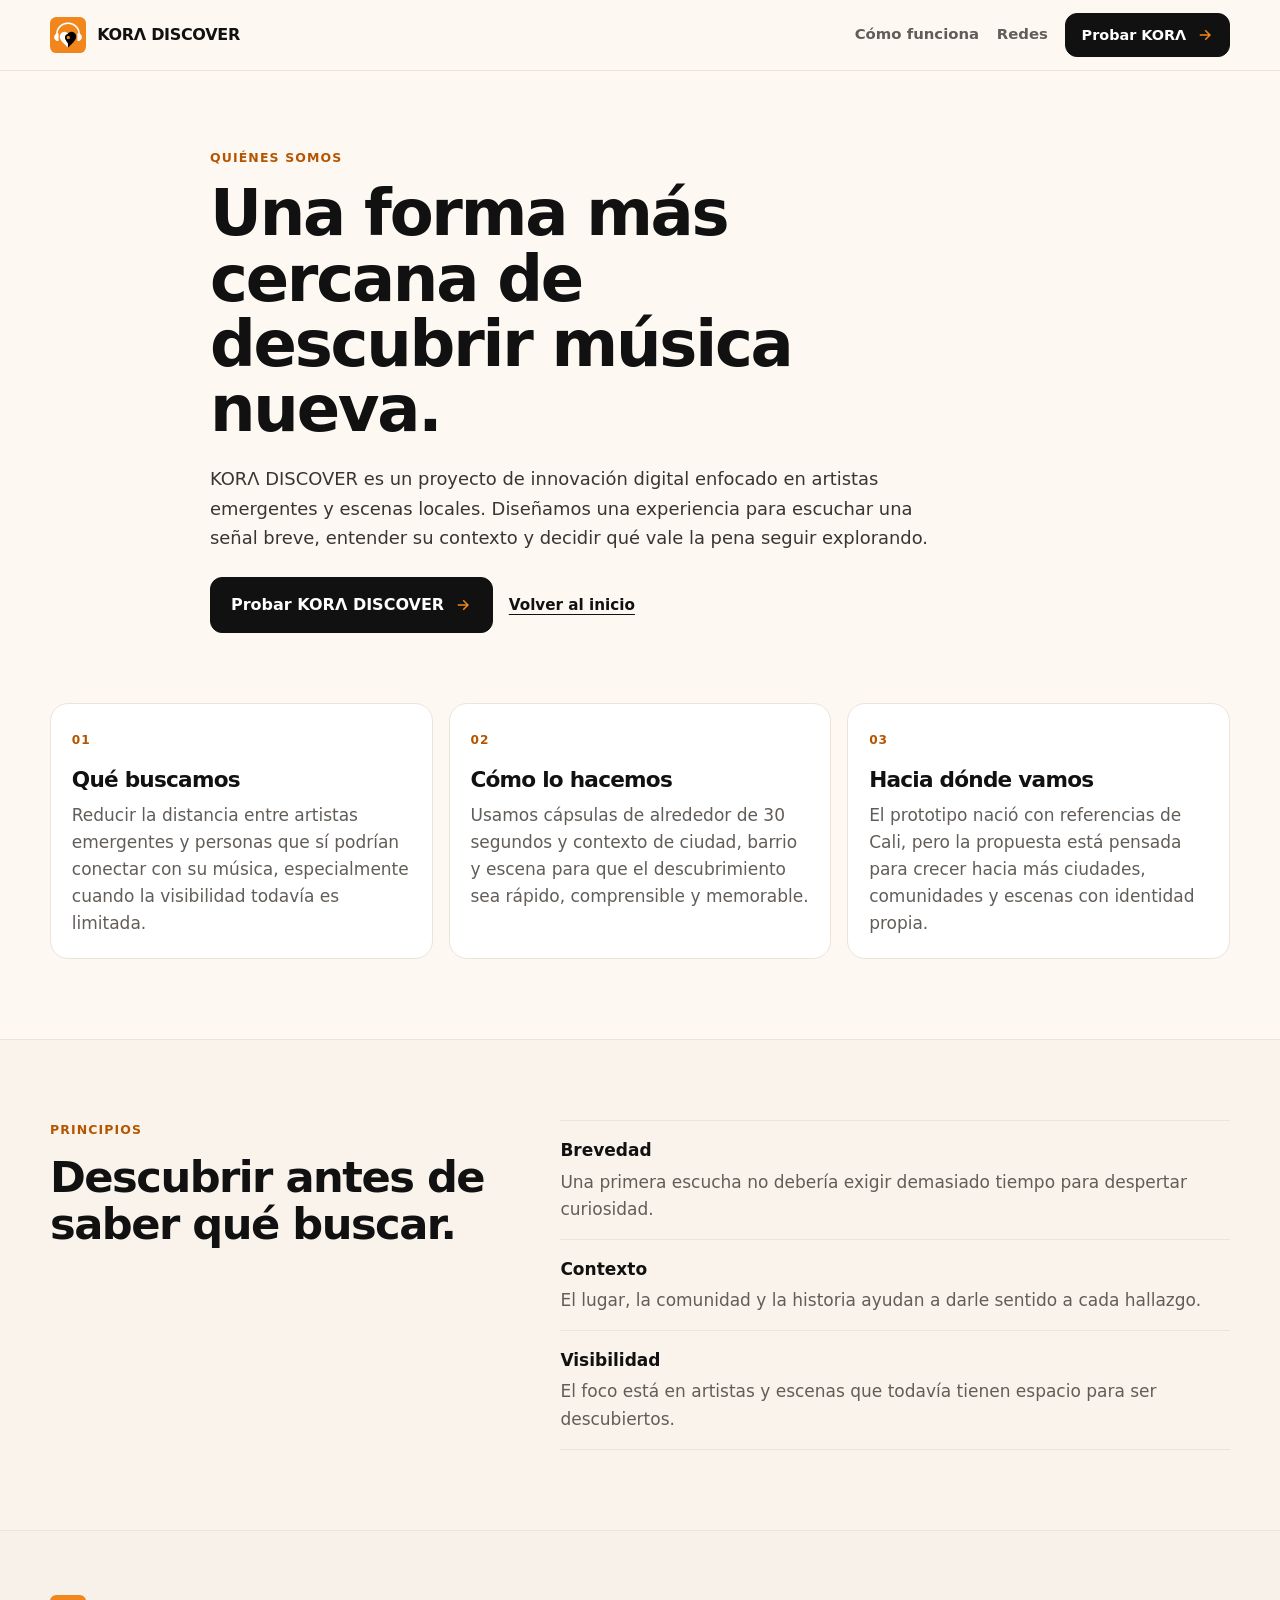
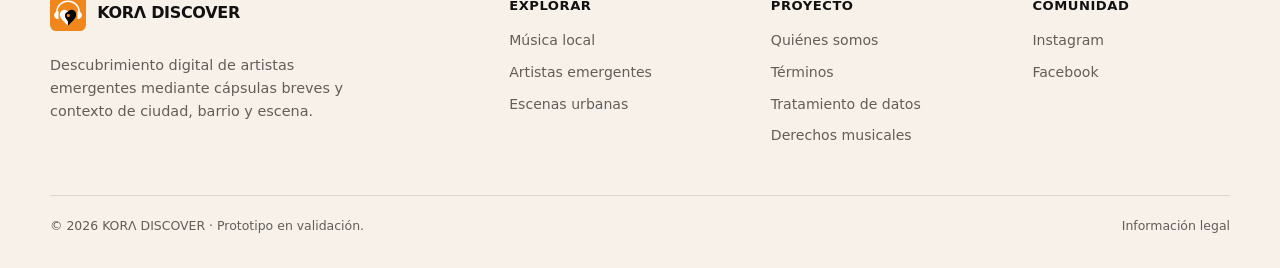
==== acerca/index.html @ ef721f05 "Update KORΛ DISCOVER branding and enhance legal and about pages with new content" ====
<!doctype html>
<html lang="es">
<head>
  <meta charset="utf-8">
  <meta name="viewport" content="width=device-width, initial-scale=1">
  <title>Quiénes somos | KORΛ DISCOVER</title>
  <meta name="description" content="Conoce el propósito de KORΛ DISCOVER, una experiencia digital para descubrir artistas emergentes mediante cápsulas breves y contexto local.">
  <meta name="robots" content="index,follow,max-image-preview:large">
  <meta name="theme-color" content="#FDF8F2">
  <meta name="facebook-pixel-id" content="">
  <link rel="canonical" href="https://kora-discover.pages.dev/acerca/">
  <link rel="icon" href="../assets/img/cora-discover-icon.svg" type="image/svg+xml">
  <link rel="stylesheet" href="../assets/css/styles.css?v=20260912-lambda">
  <meta property="og:type" content="website">
  <meta property="og:title" content="Quiénes somos | KORΛ DISCOVER">
  <meta property="og:description" content="Descubrimiento musical local, artistas emergentes y contexto cultural en una experiencia digital breve.">
  <meta property="og:url" content="https://kora-discover.pages.dev/acerca/">
  <meta property="og:image" content="https://kora-discover.pages.dev/assets/img/cora-discover-social-card.png">
  <script defer src="../assets/js/analytics.js?v=20260912-lambda"></script>
  <script defer src="../assets/js/site.js?v=20260912-lambda"></script>
</head>
<body data-page="acerca">
  <a class="skip-link" href="#contenido">Saltar al contenido</a>
  <header class="site-header">
    <div class="container header-inner">
      <a class="brand" href="../" aria-label="KORΛ DISCOVER, inicio"><img src="../assets/img/cora-discover-icon.svg" alt="" width="36" height="36"><span>KORΛ DISCOVER</span></a>
      <nav class="nav" aria-label="Navegación principal"><a class="nav-link" href="../#como-funciona">Cómo funciona</a><a class="nav-link" href="../#redes">Redes</a><a class="button button-primary button-header" href="#app-pendiente" data-app-link>Probar KORΛ <svg viewBox="0 0 24 24" aria-hidden="true"><path d="M5 11h11.17l-4.59-4.59L13 5l7 7-7 7-1.42-1.41L16.17 13H5v-2Z" fill="currentColor"/></svg></a></nav>
    </div>
  </header>
  <main id="contenido">
    <section class="article-hero about-hero">
      <div class="container article-shell">
        <p class="eyebrow">Quiénes somos</p>
        <h1>Una forma más cercana de descubrir música nueva.</h1>
        <p class="lede">KORΛ DISCOVER es un proyecto de innovación digital enfocado en artistas emergentes y escenas locales. Diseñamos una experiencia para escuchar una señal breve, entender su contexto y decidir qué vale la pena seguir explorando.</p>
        <div class="article-actions"><a class="button button-primary button-hero" href="#app-pendiente" data-app-link>Probar KORΛ DISCOVER <svg viewBox="0 0 24 24" aria-hidden="true"><path d="M5 11h11.17l-4.59-4.59L13 5l7 7-7 7-1.42-1.41L16.17 13H5v-2Z" fill="currentColor"/></svg></a><a class="text-link" href="../">Volver al inicio</a></div>
      </div>
    </section>
    <section class="section about-section">
      <div class="container about-grid">
        <article><span>01</span><h2>Qué buscamos</h2><p>Reducir la distancia entre artistas emergentes y personas que sí podrían conectar con su música, especialmente cuando la visibilidad todavía es limitada.</p></article>
        <article><span>02</span><h2>Cómo lo hacemos</h2><p>Usamos cápsulas de alrededor de 30 segundos y contexto de ciudad, barrio y escena para que el descubrimiento sea rápido, comprensible y memorable.</p></article>
        <article><span>03</span><h2>Hacia dónde vamos</h2><p>El prototipo nació con referencias de Cali, pero la propuesta está pensada para crecer hacia más ciudades, comunidades y escenas con identidad propia.</p></article>
      </div>
    </section>
    <section class="section section-soft">
      <div class="container split-section about-principles">
        <div class="section-head compact-head"><p class="eyebrow">Principios</p><h2>Descubrir antes de saber qué buscar.</h2></div>
        <div class="about-principle-list">
          <div><strong>Brevedad</strong><p>Una primera escucha no debería exigir demasiado tiempo para despertar curiosidad.</p></div>
          <div><strong>Contexto</strong><p>El lugar, la comunidad y la historia ayudan a darle sentido a cada hallazgo.</p></div>
          <div><strong>Visibilidad</strong><p>El foco está en artistas y escenas que todavía tienen espacio para ser descubiertos.</p></div>
        </div>
      </div>
    </section>
  </main>
  <footer class="site-footer site-footer-expanded">
    <div class="container footer-main">
      <div class="footer-intro">
        <a class="brand" href="../"><img src="../assets/img/cora-discover-icon.svg" alt="" width="36" height="36"><span>KORΛ DISCOVER</span></a>
        <p>Descubrimiento digital de artistas emergentes mediante cápsulas breves y contexto de ciudad, barrio y escena.</p>
      </div>
      <div class="footer-column">
        <strong>Explorar</strong>
        <a href="../musica-local/">Música local</a>
        <a href="../artistas-emergentes/">Artistas emergentes</a>
        <a href="../escenas-urbanas/">Escenas urbanas</a>
      </div>
      <div class="footer-column">
        <strong>Proyecto</strong>
        <a href="../acerca/">Quiénes somos</a>
        <a href="../legal/#terminos">Términos</a>
        <a href="../legal/#datos">Tratamiento de datos</a>
        <a href="../legal/#derechos">Derechos musicales</a>
      </div>
      <div class="footer-column">
        <strong>Comunidad</strong>
        <a href="https://www.instagram.com/kora.discover/" target="_blank" rel="noopener noreferrer">Instagram</a>
        <a href="https://www.facebook.com/profile.php?id=61594382606378" target="_blank" rel="noopener noreferrer">Facebook</a>
      </div>
    </div>
    <div class="container footer-bottom">
      <span>© 2026 KORΛ DISCOVER · Prototipo en validación.</span>
      <a href="../legal/">Información legal</a>
    </div>
  </footer>
  <a class="button button-primary mobile-cta" href="#app-pendiente" data-app-link>Probar KORΛ DISCOVER <svg viewBox="0 0 24 24" aria-hidden="true"><path d="M5 11h11.17l-4.59-4.59L13 5l7 7-7 7-1.42-1.41L16.17 13H5v-2Z" fill="currentColor"/></svg></a>
</body>
</html>
---- assets/css/styles.css ----
:root {
  --bg: #FDF8F2;
  --surface: #FFFFFF;
  --surface-soft: #F7F1EA;
  --text: #111111;
  --muted: #625D58;
  --line: #EAE4DD;
  --accent: #F1871C;
  --accent-soft: #FFF0DF;
  --max: 1180px;
  --radius: 18px;
  --shadow: 0 14px 36px rgba(17, 17, 17, 0.07);
  --font: ui-sans-serif, system-ui, -apple-system, BlinkMacSystemFont, "Segoe UI", sans-serif;
}

* { box-sizing: border-box; }
html { scroll-behavior: smooth; scroll-padding-top: 80px; }
body {
  margin: 0;
  background: var(--bg);
  color: var(--text);
  font-family: var(--font);
  font-size: 17px;
  line-height: 1.6;
  -webkit-font-smoothing: antialiased;
  text-rendering: optimizeLegibility;
}
img { display: block; max-width: 100%; height: auto; }
a { color: inherit; }
button, input, textarea, select { font: inherit; }
button, a { -webkit-tap-highlight-color: transparent; }

.skip-link {
  position: fixed;
  left: 1rem;
  top: -5rem;
  z-index: 1000;
  padding: .75rem 1rem;
  background: var(--text);
  color: #fff;
  border-radius: 10px;
}
.skip-link:focus { top: 1rem; }

.container { width: min(calc(100% - 2.5rem), var(--max)); margin: 0 auto; }

.site-header {
  position: sticky;
  top: 0;
  z-index: 50;
  background: var(--bg);
  border-bottom: 1px solid var(--line);
}
.header-inner {
  min-height: 70px;
  display: flex;
  align-items: center;
  justify-content: space-between;
  gap: 1rem;
}
.brand {
  display: inline-flex;
  align-items: center;
  gap: .7rem;
  color: var(--text);
  text-decoration: none;
  font-size: 1rem;
  font-weight: 800;
  letter-spacing: -.02em;
}
.brand img { width: 36px; height: 36px; flex: 0 0 auto; }
.nav { display: flex; align-items: center; gap: 1.1rem; }
.nav-link {
  color: var(--muted);
  text-decoration: none;
  font-size: .93rem;
  font-weight: 650;
}
.nav-link:hover, .nav-link:focus-visible { color: var(--text); }

.button,
.share-button {
  min-height: 48px;
  display: inline-flex;
  align-items: center;
  justify-content: center;
  gap: .6rem;
  padding: .78rem 1.1rem;
  border-radius: 12px;
  border: 1px solid var(--text);
  text-decoration: none;
  font-weight: 780;
  line-height: 1;
  cursor: pointer;
  transition: background .16s ease, border-color .16s ease, color .16s ease;
}
.button svg, .share-button svg { width: 18px; height: 18px; flex: 0 0 auto; }
.button:hover, .share-button:hover { transform: none; }
.button-primary { background: var(--text); color: #fff; border-color: var(--text); }
.button-primary svg { color: var(--accent); }
.button-primary:hover, .button-primary:focus-visible { background: #26221F; border-color: #26221F; }
.button-accent { background: var(--accent); color: #17100A; border-color: var(--accent); }
.button-accent:hover, .button-accent:focus-visible { background: #F49A45; border-color: #F49A45; }
.button-header { min-height: 44px; padding: .68rem .95rem; font-size: .9rem; }
.button-hero { min-height: 56px; padding: .95rem 1.25rem; font-size: 1rem; }
.share-button { background: transparent; color: #fff; border-color: rgba(255,255,255,.28); }
.share-button:hover { background: rgba(255,255,255,.08); border-color: rgba(255,255,255,.42); }
.text-link {
  display: inline-flex;
  align-items: center;
  gap: .35rem;
  color: var(--text);
  font-size: .95rem;
  font-weight: 700;
  text-decoration-thickness: 1px;
  text-underline-offset: 4px;
}

main { overflow: clip; }
.hero { padding: 5rem 0 2.5rem; }
.hero-grid {
  display: grid;
  grid-template-columns: minmax(0, 1.05fr) minmax(360px, .95fr);
  gap: clamp(2.5rem, 6vw, 5.5rem);
  align-items: center;
}
.hero-copy { min-width: 0; }
.eyebrow {
  margin: 0 0 .85rem;
  color: #B65500;
  font-size: .78rem;
  font-weight: 800;
  letter-spacing: .09em;
  text-transform: uppercase;
}
h1, h2, h3 { margin: 0; letter-spacing: -.035em; }
h1 { max-width: 12ch; font-size: clamp(2.9rem, 5vw, 4.35rem); line-height: 1.02; }
h2 { font-size: clamp(2rem, 3.4vw, 2.7rem); line-height: 1.08; }
h3 { font-size: 1.22rem; line-height: 1.2; }
.lede {
  max-width: 60ch;
  margin: 1.35rem 0 0;
  color: #393531;
  font-size: clamp(1.08rem, 1.4vw, 1.2rem);
  line-height: 1.65;
}
.hero-actions { display: flex; flex-wrap: wrap; align-items: center; gap: 1rem; margin-top: 1.55rem; }
.microcopy { margin: .9rem 0 0; color: var(--muted); font-size: .86rem; }

.experience-card {
  padding: 1.15rem;
  border: 1px solid var(--line);
  border-radius: 24px;
  background: var(--surface);
  box-shadow: var(--shadow);
}
.experience-topline {
  display: flex;
  align-items: center;
  justify-content: space-between;
  gap: 1rem;
  padding: .05rem .1rem .95rem;
  color: var(--muted);
  font-size: .79rem;
  font-weight: 650;
}
.status { display: inline-flex; align-items: center; gap: .45rem; color: var(--text); }
.status i { width: 8px; height: 8px; border-radius: 50%; background: var(--accent); }
.experience-main {
  display: grid;
  grid-template-columns: 180px minmax(0, 1fr);
  gap: 1.15rem;
  align-items: center;
}
.experience-main img {
  width: 180px;
  height: 180px;
  aspect-ratio: 1 / 1;
  object-fit: cover;
  border-radius: 18px;
}
.experience-copy { min-width: 0; }
.experience-copy .artist-name { color: var(--muted); font-size: .86rem; font-weight: 700; }
.experience-copy h2 { margin-top: .15rem; font-size: 1.8rem; }
.experience-copy > p { margin: .35rem 0 0; color: var(--muted); }
.context-tags { display: flex; flex-wrap: wrap; gap: .45rem; margin-top: .9rem; }
.context-tags span {
  padding: .38rem .62rem;
  border: 1px solid var(--line);
  border-radius: 999px;
  background: var(--bg);
  color: #45403C;
  font-size: .75rem;
  font-weight: 650;
}
.experience-progress { height: 6px; margin-top: 1rem; overflow: hidden; border-radius: 99px; background: #E9E2DA; }
.experience-progress span { display: block; width: 64%; height: 100%; background: var(--accent); }
.experience-note { margin: .65rem 0 0; color: var(--muted); font-size: .82rem; }

.search-summary {
  margin-top: 3.4rem;
  display: grid;
  grid-template-columns: .95fr 1.05fr;
  border-top: 1px solid var(--line);
  border-bottom: 1px solid var(--line);
}
.search-intent, .key-takeaways { padding: 1.25rem 0; }
.search-intent { padding-right: 2.2rem; border-right: 1px solid var(--line); }
.key-takeaways { padding-left: 2.2rem; }
.search-intent span, .key-takeaways > span {
  display: block;
  margin-bottom: .25rem;
  color: var(--muted);
  font-size: .76rem;
  font-weight: 800;
  letter-spacing: .06em;
  text-transform: uppercase;
}
.search-intent strong { font-size: .98rem; }
.key-takeaways ul { display: flex; flex-wrap: wrap; gap: .55rem 1.4rem; margin: 0; padding: 0; list-style: none; }
.key-takeaways li { position: relative; padding-left: .9rem; font-size: .94rem; font-weight: 650; }
.key-takeaways li::before { content: ""; position: absolute; left: 0; top: .72em; width: 5px; height: 5px; border-radius: 50%; background: var(--accent); }

.section { padding: 5rem 0; }
.section + .section { border-top: 1px solid var(--line); }
.section-soft { background: #F9F3EC; }
.section-head { max-width: 780px; margin-bottom: 2.4rem; }
.section-head p:not(.eyebrow) { max-width: 64ch; margin: .9rem 0 0; color: var(--muted); }
.compact-head { margin-bottom: 0; }

.steps { display: grid; grid-template-columns: repeat(3, 1fr); gap: 2rem; }
.step { padding-top: 1.2rem; border-top: 2px solid var(--text); }
.step-number { display: block; margin-bottom: 1.6rem; color: #B65500; font-size: .8rem; font-weight: 850; letter-spacing: .08em; }
.step p { margin: .7rem 0 0; color: var(--muted); }

.split-section { display: grid; grid-template-columns: .8fr 1.2fr; gap: clamp(2rem, 5vw, 5rem); align-items: start; }
.comparison-wrap { overflow-x: auto; border: 1px solid var(--line); border-radius: var(--radius); background: var(--surface); }
.comparison { width: 100%; min-width: 650px; border-collapse: collapse; }
.comparison th, .comparison td { padding: 1rem 1.05rem; text-align: left; border-bottom: 1px solid var(--line); vertical-align: top; }
.comparison th { background: #FBF8F4; color: var(--muted); font-size: .76rem; font-weight: 800; letter-spacing: .05em; text-transform: uppercase; }
.comparison td { font-size: .93rem; }
.comparison tr:last-child td { border-bottom: 0; }
.comparison td:nth-child(3) { font-weight: 700; }

.scenes-layout { display: grid; grid-template-columns: .8fr 1.2fr; gap: clamp(2rem, 5vw, 5rem); align-items: start; }
.city-grid { display: grid; grid-template-columns: repeat(2, minmax(0, 1fr)); gap: .8rem; }
.city-card {
  min-height: 130px;
  display: flex;
  flex-direction: column;
  justify-content: space-between;
  gap: 1rem;
  padding: 1.15rem;
  border: 1px solid var(--line);
  border-radius: 16px;
  background: var(--surface);
}
.city-card strong { font-size: 1.15rem; }
.city-card span { color: var(--muted); font-size: .88rem; }
.city-card-accent { background: var(--accent-soft); border-color: #EFCDAA; }

.content-links { border-top: 1px solid var(--line); }
.content-links > a {
  display: grid;
  grid-template-columns: 52px 1fr auto;
  gap: 1rem;
  align-items: center;
  min-height: 112px;
  padding: 1rem 0;
  border-bottom: 1px solid var(--line);
  text-decoration: none;
}
.content-links > a > span { color: #B65500; font-size: .78rem; font-weight: 850; letter-spacing: .08em; }
.content-links h3 { margin: 0; }
.content-links p { margin: .3rem 0 0; color: var(--muted); }
.content-links b { font-size: 1.5rem; font-weight: 450; transition: transform .16s ease; }
.content-links a:hover b { transform: translateX(4px); }

.faq-layout { display: grid; grid-template-columns: .72fr 1.28fr; gap: clamp(2rem, 5vw, 5rem); align-items: start; }
.faq { display: grid; gap: .7rem; }
details { background: var(--surface); border: 1px solid var(--line); border-radius: 14px; padding: 0 1rem; }
summary { cursor: pointer; position: relative; padding: 1rem 2rem 1rem 0; list-style: none; font-weight: 750; }
summary::-webkit-details-marker { display: none; }
summary::after { content: "+"; position: absolute; right: .1rem; top: .78rem; color: var(--muted); font-size: 1.35rem; font-weight: 450; }
details[open] summary::after { content: "−"; }
details p { margin: 0 0 1rem; color: var(--muted); }

.final-section { padding-top: 2rem; }
.final-cta {
  display: grid;
  grid-template-columns: 1fr auto;
  gap: 2.2rem;
  align-items: center;
  padding: clamp(1.6rem, 4vw, 3rem);
  border-radius: 22px;
  background: var(--text);
  color: #fff;
}
.final-kicker { margin: 0 0 .5rem; color: var(--accent); font-size: .8rem; font-weight: 800; letter-spacing: .08em; text-transform: uppercase; }
.final-cta h2 { max-width: 22ch; font-size: clamp(1.9rem, 3vw, 2.5rem); }
.final-cta p:not(.final-kicker) { margin: .7rem 0 0; color: #CFC8C2; }
.final-actions { display: grid; gap: .65rem; min-width: 225px; }

.site-footer { padding: 2.5rem 0 6.5rem; }
.footer-grid { display: flex; align-items: center; justify-content: space-between; gap: 2rem; }
.footer-links { display: flex; flex-wrap: wrap; justify-content: flex-end; gap: 1rem; }
.footer-links a { color: var(--muted); font-size: .86rem; }

.article-hero { padding: 4.8rem 0 2.4rem; }
.article-shell { max-width: 860px; }
.article-hero h1 { max-width: 16ch; font-size: clamp(2.6rem, 5vw, 4rem); }
.article-hero .lede { max-width: 65ch; }
.article-actions { display: flex; flex-wrap: wrap; align-items: center; gap: 1rem; margin-top: 1.5rem; }
.article-summary { margin-top: 2.5rem; }
.article-body { padding: 1rem 0 5rem; }
.article-body h2 { margin-top: 2.8rem; font-size: clamp(1.75rem, 3vw, 2.2rem); }
.article-body h3 { margin-top: 1.9rem; }
.article-body p, .article-body li { color: #403B37; }
.article-body p { margin: .85rem 0; }
.article-body ul { padding-left: 1.25rem; }
.key-box { margin: 1.6rem 0; padding: 1rem 1.1rem; border-left: 3px solid var(--accent); background: var(--surface); }
.related-links { display: grid; grid-template-columns: repeat(3, 1fr); gap: .7rem; margin-top: 1rem; }
.related-links a { padding: .9rem 1rem; border: 1px solid var(--line); border-radius: 12px; background: var(--surface); text-decoration: none; font-size: .92rem; font-weight: 700; }
.related-links a:hover { border-color: #C9BFB5; }

.mobile-cta { display: none; }
:focus-visible { outline: 3px solid rgba(241, 135, 28, .34); outline-offset: 3px; }

@media (max-width: 960px) {
  .hero { padding-top: 3.6rem; }
  .hero-grid { grid-template-columns: 1fr; gap: 2.5rem; }
  .hero-copy { max-width: 760px; }
  .experience-card { max-width: 640px; }
  .split-section, .scenes-layout, .faq-layout { grid-template-columns: 1fr; }
  .compact-head { margin-bottom: 2rem; }
  .steps { gap: 1.4rem; }
}

@media (max-width: 720px) {
  html { scroll-padding-top: 70px; }
  body { padding-bottom: 82px; font-size: 16px; }
  .container { width: min(calc(100% - 1.25rem), var(--max)); }
  .header-inner { min-height: 64px; }
  .brand { font-size: .92rem; }
  .brand img { width: 34px; height: 34px; }
  .nav { gap: .55rem; }
  .nav-link { display: none; }
  .button-header { min-height: 40px; padding: .62rem .75rem; font-size: .79rem; }
  .button-header svg { display: none; }

  .hero { padding: 2.8rem 0 1.8rem; }
  h1 { font-size: clamp(2.55rem, 12vw, 3.75rem); max-width: 11ch; }
  h2 { font-size: clamp(1.75rem, 8vw, 2.25rem); }
  h3 { font-size: 1.12rem; }
  .lede { font-size: 1.03rem; }
  .hero-actions { align-items: flex-start; gap: .9rem; }
  .button-hero { width: 100%; min-height: 54px; }
  .text-link { padding: .2rem 0; }

  .experience-card { padding: .9rem; border-radius: 18px; }
  .experience-main { grid-template-columns: 108px 1fr; gap: .85rem; }
  .experience-main img { width: 108px; height: 108px; border-radius: 13px; }
  .experience-copy h2 { font-size: 1.35rem; }
  .experience-copy > p { font-size: .84rem; }
  .context-tags { gap: .3rem; margin-top: .65rem; }
  .context-tags span { padding: .28rem .48rem; font-size: .68rem; }

  .search-summary { grid-template-columns: 1fr; margin-top: 2.4rem; }
  .search-intent { padding-right: 0; border-right: 0; border-bottom: 1px solid var(--line); }
  .key-takeaways { padding-left: 0; }
  .key-takeaways ul { display: grid; gap: .45rem; }

  .section { padding: 3.6rem 0; }
  .steps { grid-template-columns: 1fr; gap: 1.8rem; }
  .step-number { margin-bottom: .8rem; }
  .city-grid { grid-template-columns: 1fr; }
  .city-card { min-height: 105px; }
  .content-links > a { grid-template-columns: 38px 1fr auto; min-height: 105px; }
  .content-links p { font-size: .88rem; }
  .final-cta { grid-template-columns: 1fr; padding: 1.45rem; }
  .final-actions { min-width: 0; }
  .share-button { color: #fff; }
  .footer-grid { align-items: flex-start; flex-direction: column; }
  .footer-links { justify-content: flex-start; }
  .related-links { grid-template-columns: 1fr; }

  .mobile-cta {
    position: fixed;
    display: flex;
    left: .65rem;
    right: .65rem;
    bottom: calc(.65rem + env(safe-area-inset-bottom));
    z-index: 100;
    min-height: 56px;
    box-shadow: 0 12px 28px rgba(17, 17, 17, .18);
  }
}

@media (prefers-reduced-motion: reduce) {
  html { scroll-behavior: auto; }
  *, *::before, *::after { transition-duration: .001ms !important; }
}

body[data-page="home"] {
  --home-ink: #171414;
  --home-cream: #FBF7F2;
  --home-card: #FFFAF4;
  --home-muted: #65594D;
  --home-orange-light: #FFB55E;
  --home-blue: #78B7FF;
  --home-turquoise: #50C9A9;
  --home-green: #57C97E;
  --home-pink: #EF7C9F;
}

body[data-page="home"] .site-header {
  background: rgba(253, 248, 242, .96);
}

body[data-page="home"] .home-hero {
  padding: clamp(3.8rem, 7vw, 6.8rem) 0 2.4rem;
}

body[data-page="home"] .home-hero-grid {
  grid-template-columns: minmax(0, .92fr) minmax(420px, 1.08fr);
  gap: clamp(3rem, 7vw, 6.8rem);
}

body[data-page="home"] .home-hero-copy h1 {
  max-width: 10.5ch;
  font-size: clamp(3.2rem, 5.8vw, 5.25rem);
  line-height: .98;
}

body[data-page="home"] .home-hero-copy .lede {
  max-width: 50ch;
  font-size: clamp(1.05rem, 1.4vw, 1.2rem);
}

body[data-page="home"] .microcopy {
  display: flex;
  align-items: center;
  gap: .45rem;
}

body[data-page="home"] .micro-dot {
  width: 7px;
  height: 7px;
  border-radius: 50%;
  background: var(--accent);
  flex: 0 0 auto;
}

body[data-page="home"] .discovery-visual {
  position: relative;
  min-height: 520px;
  display: grid;
  place-items: center;
  isolation: isolate;
}

body[data-page="home"] .discovery-visual::before {
  content: "";
  position: absolute;
  inset: 11% 7% 8%;
  z-index: -2;
  border: 1px solid #E7D8C9;
  border-radius: 42px;
  background: #F3E9DF;
}

body[data-page="home"] .discovery-visual::after {
  content: "";
  position: absolute;
  width: 72%;
  height: 72%;
  z-index: -1;
  border-radius: 34px;
  background: var(--accent);
  transform: rotate(-5deg);
}

body[data-page="home"] .capsule-shell {
  position: relative;
  z-index: 2;
  width: min(365px, 72%);
  padding: 1rem;
  border: 1px solid #2A2726;
  border-radius: 30px;
  background: var(--home-ink);
  box-shadow: 0 18px 42px rgba(23, 20, 20, .14);
  color: #fff;
}

body[data-page="home"] .capsule-topline {
  display: flex;
  align-items: center;
  justify-content: space-between;
  gap: 1rem;
  padding: .1rem .15rem .85rem;
  color: #D5CDC6;
  font-size: .76rem;
  font-weight: 700;
}

body[data-page="home"] .capsule-topline .status {
  color: #fff;
}

body[data-page="home"] .capsule-cover {
  width: 100%;
  height: auto;
  aspect-ratio: 1 / 1;
  object-fit: contain;
  border-radius: 22px;
}

body[data-page="home"] .capsule-info {
  display: flex;
  align-items: center;
  justify-content: space-between;
  gap: 1rem;
  padding: 1rem .15rem .35rem;
}

body[data-page="home"] .capsule-info p {
  margin: 0 0 .12rem;
  color: #BEB5AE;
  font-size: .76rem;
  font-weight: 700;
}

body[data-page="home"] .capsule-info h2 {
  font-size: 1.55rem;
  letter-spacing: -.03em;
}

body[data-page="home"] .visual-play {
  width: 46px;
  height: 46px;
  display: grid;
  place-items: center;
  flex: 0 0 auto;
  border: 0;
  border-radius: 50%;
  background: var(--accent);
  color: var(--home-ink);
  pointer-events: none;
}

body[data-page="home"] .visual-play svg {
  width: 21px;
  height: 21px;
  transform: translateX(1px);
}

body[data-page="home"] .capsule-place {
  display: flex;
  align-items: center;
  gap: .42rem;
  padding: .35rem .15rem .8rem;
  color: #D5CDC6;
  font-size: .76rem;
}

body[data-page="home"] .capsule-place svg {
  width: 15px;
  height: 15px;
  color: var(--accent);
  flex: 0 0 auto;
}

body[data-page="home"] .capsule-wave {
  height: 30px;
  display: flex;
  align-items: center;
  gap: 4px;
  padding: 0 .15rem;
}

body[data-page="home"] .capsule-wave span {
  width: 100%;
  max-width: 12px;
  border-radius: 99px;
  background: #EEE5DE;
  opacity: .8;
}

body[data-page="home"] .capsule-wave span:nth-child(1),
body[data-page="home"] .capsule-wave span:nth-child(7) { height: 34%; }
body[data-page="home"] .capsule-wave span:nth-child(2),
body[data-page="home"] .capsule-wave span:nth-child(6),
body[data-page="home"] .capsule-wave span:nth-child(10) { height: 64%; }
body[data-page="home"] .capsule-wave span:nth-child(3),
body[data-page="home"] .capsule-wave span:nth-child(8),
body[data-page="home"] .capsule-wave span:nth-child(12) { height: 90%; }
body[data-page="home"] .capsule-wave span:nth-child(4),
body[data-page="home"] .capsule-wave span:nth-child(9) { height: 50%; }
body[data-page="home"] .capsule-wave span:nth-child(5),
body[data-page="home"] .capsule-wave span:nth-child(11) { height: 76%; }

body[data-page="home"] .visual-orbit {
  position: absolute;
  z-index: 3;
  width: 124px;
  padding: .45rem;
  border: 1px solid var(--line);
  border-radius: 18px;
  background: var(--home-card);
  box-shadow: 0 10px 26px rgba(23, 20, 20, .09);
  color: var(--home-muted);
  font-size: .65rem;
  font-weight: 750;
  line-height: 1.2;
}

body[data-page="home"] .visual-orbit img {
  width: 100%;
  height: auto;
  aspect-ratio: 1 / 1;
  object-fit: contain;
  border-radius: 12px;
  margin-bottom: .45rem;
}

body[data-page="home"] .visual-orbit-left {
  left: 3%;
  top: 18%;
  transform: rotate(-4deg);
}

body[data-page="home"] .visual-orbit-right {
  right: 3%;
  bottom: 12%;
  transform: rotate(4deg);
}

body[data-page="home"] .value-strip {
  margin-top: 2.9rem;
  display: grid;
  grid-template-columns: repeat(3, 1fr);
  border-top: 1px solid var(--line);
  border-bottom: 1px solid var(--line);
}

body[data-page="home"] .value-strip > div {
  display: flex;
  align-items: baseline;
  gap: .6rem;
  padding: 1.15rem 1.4rem;
}

body[data-page="home"] .value-strip > div + div {
  border-left: 1px solid var(--line);
}

body[data-page="home"] .value-strip strong {
  color: var(--home-ink);
  font-size: 1.02rem;
}

body[data-page="home"] .value-strip span {
  color: var(--home-muted);
  font-size: .84rem;
}

body[data-page="home"] .home-section-head {
  max-width: 690px;
}

body[data-page="home"] .home-section-head h2 {
  max-width: 17ch;
}

body[data-page="home"] .visual-steps {
  display: grid;
  grid-template-columns: repeat(3, 1fr);
  gap: 1rem;
}

body[data-page="home"] .visual-step {
  position: relative;
  min-height: 300px;
  padding: 1.25rem;
  border: 1px solid var(--line);
  border-radius: 22px;
  background: var(--home-card);
}

body[data-page="home"] .step-illustration {
  width: 100%;
  height: 125px;
  display: grid;
  place-items: center;
  margin-bottom: 1.25rem;
  border-radius: 15px;
  color: var(--home-ink);
}

body[data-page="home"] .step-illustration svg {
  width: 68px;
  height: 68px;
}

body[data-page="home"] .step-illustration-orange { background: #FFF0DF; }
body[data-page="home"] .step-illustration-blue { background: #EAF4FF; }
body[data-page="home"] .step-illustration-green { background: #E8F8EE; }

body[data-page="home"] .visual-step .step-number {
  margin: 0 0 .5rem;
}

body[data-page="home"] .visual-step p {
  max-width: 31ch;
  margin: .65rem 0 0;
  color: var(--home-muted);
  font-size: .94rem;
}

body[data-page="home"] .home-context {
  background: #F6EEE6;
}

body[data-page="home"] .context-layout {
  display: grid;
  grid-template-columns: minmax(0, 1.08fr) minmax(340px, .92fr);
  gap: clamp(3rem, 7vw, 6rem);
  align-items: center;
}

body[data-page="home"] .cover-collage {
  position: relative;
  min-height: 470px;
}

body[data-page="home"] .cover-collage::before {
  content: "";
  position: absolute;
  left: 9%;
  top: 7%;
  width: 74%;
  height: 80%;
  border: 1px solid #DFD0C2;
  border-radius: 34px;
  background: var(--home-card);
}

body[data-page="home"] .collage-card {
  position: absolute;
  margin: 0;
  padding: .55rem;
  border: 1px solid var(--line);
  border-radius: 20px;
  background: #fff;
  box-shadow: 0 12px 28px rgba(23, 20, 20, .08);
}

body[data-page="home"] .collage-card img {
  width: 100%;
  height: auto;
  aspect-ratio: 1 / 1;
  object-fit: contain;
  border-radius: 14px;
}

body[data-page="home"] .collage-main {
  left: 22%;
  top: 13%;
  z-index: 2;
  width: 54%;
}

body[data-page="home"] .collage-main figcaption {
  display: grid;
  gap: .05rem;
  padding: .65rem .25rem .2rem;
}

body[data-page="home"] .collage-main figcaption strong {
  font-size: .92rem;
}

body[data-page="home"] .collage-main figcaption span {
  color: var(--home-muted);
  font-size: .73rem;
}

body[data-page="home"] .collage-small {
  width: 28%;
  z-index: 3;
}

body[data-page="home"] .collage-a {
  left: 3%;
  bottom: 12%;
  transform: rotate(-4deg);
}

body[data-page="home"] .collage-b {
  right: 4%;
  top: 8%;
  transform: rotate(4deg);
}

body[data-page="home"] .context-pin {
  position: absolute;
  z-index: 4;
  right: 2%;
  bottom: 12%;
  display: flex;
  align-items: center;
  gap: .45rem;
  padding: .7rem .9rem;
  border-radius: 999px;
  background: var(--home-ink);
  color: #fff;
  font-size: .8rem;
  font-weight: 800;
}

body[data-page="home"] .context-pin svg {
  width: 16px;
  height: 16px;
  color: var(--accent);
}

body[data-page="home"] .context-copy h2 {
  max-width: 10ch;
}

body[data-page="home"] .context-intro {
  max-width: 48ch;
  margin: 1rem 0 0;
  color: var(--home-muted);
}

body[data-page="home"] .benefit-list {
  display: grid;
  margin-top: 1.7rem;
  border-top: 1px solid #DDCFC2;
}

body[data-page="home"] .benefit-list > div {
  display: grid;
  grid-template-columns: 42px 1fr;
  gap: .9rem;
  padding: 1.05rem 0;
  border-bottom: 1px solid #DDCFC2;
}

body[data-page="home"] .benefit-mark {
  width: 32px;
  height: 32px;
  display: grid;
  place-items: center;
  border-radius: 50%;
  background: var(--home-ink);
  color: #fff;
  font-size: .67rem;
  font-weight: 850;
}

body[data-page="home"] .benefit-list h3 {
  font-size: 1.02rem;
}

body[data-page="home"] .benefit-list p {
  margin: .2rem 0 0;
  color: var(--home-muted);
  font-size: .9rem;
}

body[data-page="home"] .scenes-story {
  display: grid;
  grid-template-columns: .72fr 1.28fr;
  gap: clamp(2.5rem, 6vw, 5rem);
  align-items: center;
}

body[data-page="home"] .scene-route {
  display: flex;
  align-items: center;
  min-width: 0;
  padding: 2.1rem 1.4rem;
  border: 1px solid var(--line);
  border-radius: 22px;
  background: var(--home-card);
}

body[data-page="home"] .route-node {
  min-width: 70px;
  display: grid;
  justify-items: center;
  gap: .24rem;
  text-align: center;
}

body[data-page="home"] .route-node i {
  width: 15px;
  height: 15px;
  margin-bottom: .45rem;
  border: 4px solid #fff;
  border-radius: 50%;
  background: var(--home-ink);
  box-shadow: 0 0 0 1px var(--home-ink);
}

body[data-page="home"] .route-active i {
  background: var(--accent);
  box-shadow: 0 0 0 1px var(--accent);
}

body[data-page="home"] .route-future i {
  background: var(--home-card);
  box-shadow: 0 0 0 1px #A7978A;
}

body[data-page="home"] .route-node strong {
  font-size: .9rem;
}

body[data-page="home"] .route-node span {
  color: var(--home-muted);
  font-size: .7rem;
}

body[data-page="home"] .route-line {
  height: 1px;
  flex: 1 1 auto;
  min-width: 28px;
  margin: 0 .25rem 2.75rem;
  background: #CFC1B5;
}

body[data-page="home"] .home-explore {
  background: var(--home-cream);
}

body[data-page="home"] .explore-cards {
  display: grid;
  grid-template-columns: repeat(3, 1fr);
  gap: .8rem;
}

body[data-page="home"] .explore-cards > a {
  min-height: 170px;
  display: grid;
  grid-template-columns: 48px 1fr auto;
  gap: .9rem;
  align-items: start;
  padding: 1.15rem;
  border: 1px solid var(--line);
  border-radius: 18px;
  background: var(--home-card);
  text-decoration: none;
}

body[data-page="home"] .explore-cards > a:hover,
body[data-page="home"] .explore-cards > a:focus-visible {
  border-color: #CCBBAA;
}

body[data-page="home"] .explore-icon {
  width: 44px;
  height: 44px;
  display: grid;
  place-items: center;
  border-radius: 12px;
}

body[data-page="home"] .explore-icon svg {
  width: 23px;
  height: 23px;
}

body[data-page="home"] .explore-icon-orange { background: #FFF0DF; color: #A84D00; }
body[data-page="home"] .explore-icon-pink { background: #FCECF1; color: #B84568; }
body[data-page="home"] .explore-icon-blue { background: #EAF4FF; color: #286AAE; }

body[data-page="home"] .explore-cards h3 {
  margin-top: .1rem;
}

body[data-page="home"] .explore-cards p {
  margin: .45rem 0 0;
  color: var(--home-muted);
  font-size: .9rem;
}

body[data-page="home"] .explore-cards b {
  font-size: 1.3rem;
  font-weight: 500;
}

body[data-page="home"] .social-layout {
  display: grid;
  grid-template-columns: .78fr 1.22fr;
  gap: clamp(2.5rem, 6vw, 5rem);
  align-items: center;
}

body[data-page="home"] .social-cards {
  display: grid;
  grid-template-columns: repeat(2, minmax(0, 1fr));
  gap: .8rem;
}

body[data-page="home"] .social-card {
  min-height: 130px;
  display: grid;
  grid-template-columns: 48px 1fr auto;
  gap: .85rem;
  align-items: center;
  padding: 1.15rem;
  border: 1px solid var(--line);
  border-radius: 18px;
  background: var(--home-card);
  text-decoration: none;
}

body[data-page="home"] .social-card:hover,
body[data-page="home"] .social-card:focus-visible {
  border-color: #C7B7A8;
}

body[data-page="home"] .social-logo {
  width: 46px;
  height: 46px;
  display: grid;
  place-items: center;
  border-radius: 13px;
  background: var(--home-ink);
  color: #fff;
}

body[data-page="home"] .social-logo svg {
  width: 23px;
  height: 23px;
}

body[data-page="home"] .social-card > span:nth-child(2) {
  display: grid;
  gap: .08rem;
}

body[data-page="home"] .social-card strong {
  font-size: .95rem;
}

body[data-page="home"] .social-card small {
  color: var(--home-muted);
  font-size: .76rem;
}

body[data-page="home"] .social-card b {
  font-size: 1.1rem;
  font-weight: 500;
}

body[data-page="home"] .home-faq-layout {
  grid-template-columns: .62fr 1.38fr;
}

body[data-page="home"] .home-final-section {
  padding-top: 1.5rem;
}

body[data-page="home"] .home-final-cta {
  position: relative;
  overflow: hidden;
  background: var(--home-ink);
}

body[data-page="home"] .home-final-cta::after {
  content: "";
  position: absolute;
  right: -55px;
  top: -70px;
  width: 175px;
  height: 175px;
  border: 26px solid var(--accent);
  border-radius: 50%;
  opacity: .9;
  pointer-events: none;
}

body[data-page="home"] .home-final-cta > * {
  position: relative;
  z-index: 1;
}

body[data-page="home"] .home-footer {
  padding-top: 2.7rem;
}

@media (max-width: 1040px) {
  body[data-page="home"] .home-hero-grid {
    grid-template-columns: minmax(0, .9fr) minmax(390px, 1.1fr);
    gap: 2.5rem;
  }

  body[data-page="home"] .visual-orbit {
    width: 108px;
  }

  body[data-page="home"] .context-layout,
  body[data-page="home"] .scenes-story,
  body[data-page="home"] .social-layout {
    gap: 2.5rem;
  }
}

@media (max-width: 960px) {
  body[data-page="home"] .home-hero-grid,
  body[data-page="home"] .context-layout,
  body[data-page="home"] .scenes-story,
  body[data-page="home"] .social-layout,
  body[data-page="home"] .home-faq-layout {
    grid-template-columns: 1fr;
  }

  body[data-page="home"] .home-hero-copy {
    max-width: 760px;
  }

  body[data-page="home"] .discovery-visual {
    width: min(100%, 680px);
    margin: 0 auto;
  }

  body[data-page="home"] .context-layout {
    align-items: start;
  }

  body[data-page="home"] .cover-collage {
    width: min(100%, 620px);
    margin: 0 auto;
  }

  body[data-page="home"] .context-copy,
  body[data-page="home"] .scenes-story .section-head,
  body[data-page="home"] .social-layout .section-head {
    max-width: 700px;
  }

  body[data-page="home"] .context-copy h2 {
    max-width: 15ch;
  }
}

@media (max-width: 720px) {
  body[data-page="home"] .nav .nav-link {
    display: none;
  }

  body[data-page="home"] .home-hero {
    padding-top: 2.8rem;
  }

  body[data-page="home"] .home-hero-copy h1 {
    max-width: 10.5ch;
    font-size: clamp(2.75rem, 12.7vw, 4rem);
  }

  body[data-page="home"] .discovery-visual {
    min-height: 430px;
  }

  body[data-page="home"] .discovery-visual::before {
    inset: 10% 2% 7%;
    border-radius: 30px;
  }

  body[data-page="home"] .discovery-visual::after {
    width: 75%;
    height: 69%;
    border-radius: 26px;
  }

  body[data-page="home"] .capsule-shell {
    width: min(300px, 76%);
    padding: .75rem;
    border-radius: 24px;
  }

  body[data-page="home"] .capsule-cover {
    border-radius: 17px;
  }

  body[data-page="home"] .capsule-info h2 {
    font-size: 1.3rem;
  }

  body[data-page="home"] .visual-play {
    width: 40px;
    height: 40px;
  }

  body[data-page="home"] .visual-orbit {
    width: 90px;
    padding: .35rem;
    border-radius: 14px;
    font-size: .56rem;
  }

  body[data-page="home"] .visual-orbit img {
    border-radius: 9px;
    margin-bottom: .3rem;
  }

  body[data-page="home"] .visual-orbit-left {
    top: 14%;
  }

  body[data-page="home"] .visual-orbit-right {
    bottom: 10%;
  }

  body[data-page="home"] .value-strip {
    grid-template-columns: 1fr;
    margin-top: 2rem;
  }

  body[data-page="home"] .value-strip > div {
    justify-content: space-between;
    padding: .8rem 0;
  }

  body[data-page="home"] .value-strip > div + div {
    border-left: 0;
    border-top: 1px solid var(--line);
  }

  body[data-page="home"] .visual-steps,
  body[data-page="home"] .explore-cards,
  body[data-page="home"] .social-cards {
    grid-template-columns: 1fr;
  }

  body[data-page="home"] .visual-step {
    min-height: 0;
  }

  body[data-page="home"] .step-illustration {
    height: 105px;
  }

  body[data-page="home"] .cover-collage {
    min-height: 360px;
  }

  body[data-page="home"] .collage-main {
    width: 58%;
    left: 21%;
  }

  body[data-page="home"] .collage-small {
    width: 28%;
  }

  body[data-page="home"] .context-pin {
    right: 0;
    bottom: 7%;
  }

  body[data-page="home"] .scene-route {
    display: grid;
    grid-template-columns: 1fr;
    padding: 1.2rem;
  }

  body[data-page="home"] .route-node {
    min-width: 0;
    grid-template-columns: 28px 1fr auto;
    justify-items: start;
    align-items: center;
    width: 100%;
    text-align: left;
  }

  body[data-page="home"] .route-node i {
    margin: 0;
  }

  body[data-page="home"] .route-line {
    width: 1px;
    height: 26px;
    min-width: 0;
    margin: .2rem 0 .2rem 7px;
  }

  body[data-page="home"] .explore-cards > a {
    min-height: 125px;
  }

  body[data-page="home"] .social-card {
    min-height: 105px;
  }

  body[data-page="home"] .home-final-cta::after {
    width: 120px;
    height: 120px;
    border-width: 20px;
    right: -60px;
    top: -45px;
  }
}

@media (max-width: 420px) {
  body[data-page="home"] .capsule-place span {
    overflow: hidden;
    text-overflow: ellipsis;
    white-space: nowrap;
  }

  body[data-page="home"] .visual-orbit {
    width: 78px;
  }

  body[data-page="home"] .visual-orbit span {
    display: none;
  }

  body[data-page="home"] .cover-collage {
    min-height: 315px;
  }
}

/* Identidad y pie de página ampliado */
.brand img { transform-origin: 50% 75%; }
.site-header .brand:hover img,
.site-header .brand:focus-visible img {
  animation: kora-logo-hop .42s ease-out 1;
}

@keyframes kora-logo-hop {
  0%, 100% { transform: translateY(0) rotate(0); }
  42% { transform: translateY(-4px) rotate(-2deg); }
  72% { transform: translateY(-1px) rotate(1deg); }
}

.site-footer-expanded {
  padding: 4rem 0 2rem;
  border-top: 1px solid var(--line);
  background: #F7F1EA;
}

.footer-main {
  display: grid;
  grid-template-columns: minmax(260px, 1.4fr) repeat(3, minmax(130px, .7fr));
  gap: clamp(2rem, 5vw, 4rem);
  align-items: start;
}

.footer-intro p {
  max-width: 36ch;
  margin: .95rem 0 0;
  color: var(--muted);
  font-size: .9rem;
}

.footer-column {
  display: grid;
  gap: .58rem;
}

.footer-column strong {
  margin-bottom: .25rem;
  font-size: .82rem;
  letter-spacing: .04em;
  text-transform: uppercase;
}

.footer-column a {
  width: fit-content;
  color: var(--muted);
  font-size: .88rem;
  text-decoration: none;
}

.footer-column a:hover,
.footer-column a:focus-visible,
.footer-bottom a:hover,
.footer-bottom a:focus-visible { color: var(--text); }

.footer-bottom {
  display: flex;
  justify-content: space-between;
  gap: 1rem;
  margin-top: 3rem;
  padding-top: 1.25rem;
  border-top: 1px solid #DED5CC;
  color: var(--muted);
  font-size: .78rem;
}

.footer-bottom a { text-decoration: none; }

.app-pending-notice {
  position: fixed;
  left: 50%;
  bottom: 1.2rem;
  z-index: 150;
  max-width: min(420px, calc(100% - 2rem));
  padding: .82rem 1rem;
  border: 1px solid #2A2724;
  border-radius: 12px;
  background: #111;
  color: #fff;
  font-size: .88rem;
  font-weight: 700;
  text-align: center;
  opacity: 0;
  transform: translate(-50%, 12px);
  pointer-events: none;
  transition: opacity .16s ease, transform .16s ease;
}

.app-pending-notice.is-visible {
  opacity: 1;
  transform: translate(-50%, 0);
}

.about-section { padding-top: 2rem; }
.about-grid {
  display: grid;
  grid-template-columns: repeat(3, 1fr);
  gap: 1rem;
}
.about-grid article {
  padding: 1.3rem;
  border: 1px solid var(--line);
  border-radius: 18px;
  background: var(--surface);
}
.about-grid article > span {
  display: inline-block;
  margin-bottom: 1.1rem;
  color: #B65500;
  font-size: .76rem;
  font-weight: 850;
  letter-spacing: .08em;
}
.about-grid h2 { font-size: 1.35rem; }
.about-grid p { margin: .65rem 0 0; color: var(--muted); }
.about-principle-list { border-top: 1px solid var(--line); }
.about-principle-list > div { padding: 1rem 0; border-bottom: 1px solid var(--line); }
.about-principle-list p { margin: .25rem 0 0; color: var(--muted); }

.legal-jump {
  display: flex;
  flex-wrap: wrap;
  gap: .55rem;
  margin-top: 1.5rem;
}
.legal-jump a {
  padding: .56rem .8rem;
  border: 1px solid var(--line);
  border-radius: 999px;
  background: var(--surface);
  color: var(--text);
  font-size: .82rem;
  font-weight: 700;
  text-decoration: none;
}
.legal-shell { max-width: 1020px; }
.legal-block { scroll-margin-top: 100px; padding: 2.5rem 0; }
.legal-block + .legal-block { border-top: 1px solid var(--line); }
.legal-grid {
  display: grid;
  grid-template-columns: repeat(2, minmax(0, 1fr));
  gap: .8rem;
  margin-top: 1.4rem;
}
.legal-grid article {
  padding: 1.1rem;
  border: 1px solid var(--line);
  border-radius: 16px;
  background: var(--surface);
}
.legal-grid h3 { font-size: 1rem; }
.legal-grid p { margin: .45rem 0 0; color: var(--muted); font-size: .9rem; }
.legal-note {
  margin: 1rem 0 0;
  padding: 1rem 1.1rem;
  border-left: 3px solid var(--accent);
  background: var(--surface);
  color: var(--muted);
}

@media (max-width: 900px) {
  .footer-main { grid-template-columns: 1.2fr 1fr 1fr; }
  .footer-intro { grid-column: 1 / -1; }
  .about-grid { grid-template-columns: 1fr; }
}

@media (max-width: 720px) {
  .site-footer-expanded { padding: 3rem 0 7rem; }
  .footer-main { grid-template-columns: 1fr 1fr; }
  .footer-intro { grid-column: 1 / -1; }
  .footer-bottom { flex-direction: column; }
  .legal-grid { grid-template-columns: 1fr; }
}

@media (max-width: 460px) {
  .footer-main { grid-template-columns: 1fr; }
  .footer-intro { grid-column: auto; }
}

@media (prefers-reduced-motion: reduce) {
  .site-header .brand:hover img,
  .site-header .brand:focus-visible img { animation: none; }
}
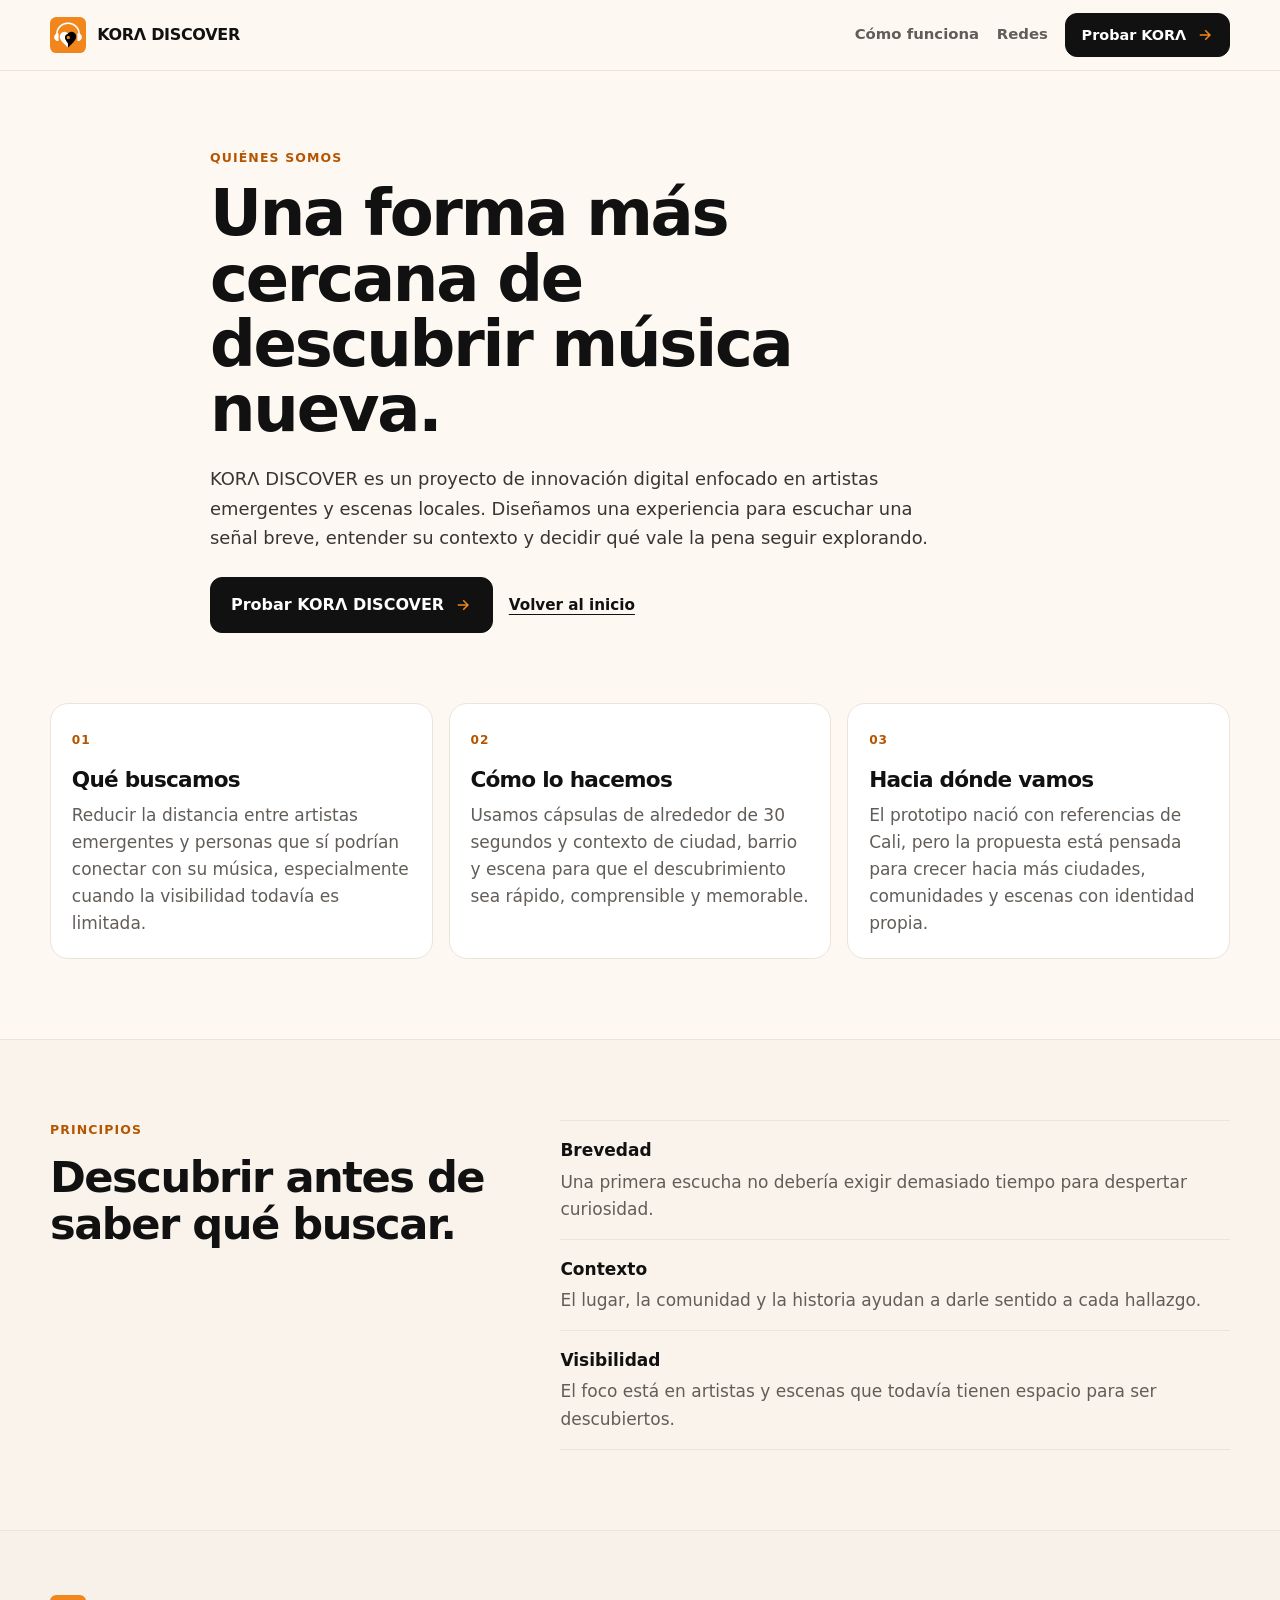
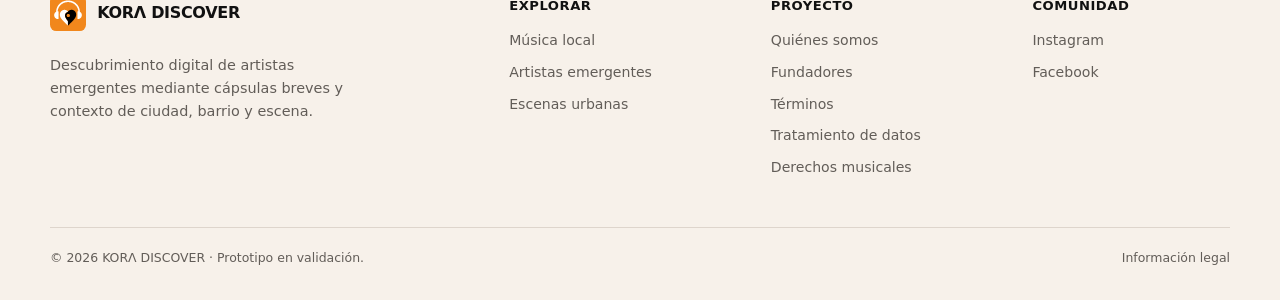
==== commit 68921ac6: "Add 'Fundadores' page with team details and update footer links" ====
--- a/acerca/index.html
+++ b/acerca/index.html
@@ -7,7 +7,6 @@
   <meta name="description" content="Conoce el propósito de KORΛ DISCOVER, una experiencia digital para descubrir artistas emergentes mediante cápsulas breves y contexto local.">
   <meta name="robots" content="index,follow,max-image-preview:large">
   <meta name="theme-color" content="#FDF8F2">
-  <meta name="facebook-pixel-id" content="">
   <link rel="canonical" href="https://kora-discover.pages.dev/acerca/">
   <link rel="icon" href="../assets/img/cora-discover-icon.svg" type="image/svg+xml">
   <link rel="stylesheet" href="../assets/css/styles.css?v=20260912-lambda">
@@ -16,10 +15,30 @@
   <meta property="og:description" content="Descubrimiento musical local, artistas emergentes y contexto cultural en una experiencia digital breve.">
   <meta property="og:url" content="https://kora-discover.pages.dev/acerca/">
   <meta property="og:image" content="https://kora-discover.pages.dev/assets/img/cora-discover-social-card.png">
-  <script defer src="../assets/js/analytics.js?v=20260912-lambda"></script>
-  <script defer src="../assets/js/site.js?v=20260912-lambda"></script>
+  <script defer src="../assets/js/site.js?v=20260912-meta-events"></script>
+  <!-- Meta Pixel Code -->
+  <script>
+  !function(f,b,e,v,n,t,s)
+  {if(f.fbq)return;n=f.fbq=function(){n.callMethod?
+  n.callMethod.apply(n,arguments):n.queue.push(arguments)};
+  if(!f._fbq)f._fbq=n;n.push=n;n.loaded=!0;n.version='2.0';
+  n.queue=[];t=b.createElement(e);t.async=!0;
+  t.src=v;s=b.getElementsByTagName(e)[0];
+  s.parentNode.insertBefore(t,s)}(window, document,'script',
+  'https://connect.facebook.net/en_US/fbevents.js');
+  fbq('init', '839867139152313');
+  fbq('track', 'PageView');
+  fbq('track', 'ViewContent', {
+    content_name: "Quiénes somos | KORΛ DISCOVER",
+    content_category: "project"
+  });
+  </script>
+  <!-- End Meta Pixel Code -->
 </head>
 <body data-page="acerca">
+  <noscript><img height="1" width="1" style="display:none" alt=""
+    src="https://www.facebook.com/tr?id=839867139152313&amp;ev=PageView&amp;noscript=1"
+  ></noscript>
   <a class="skip-link" href="#contenido">Saltar al contenido</a>
   <header class="site-header">
     <div class="container header-inner">
@@ -69,6 +88,7 @@
       <div class="footer-column">
         <strong>Proyecto</strong>
         <a href="../acerca/">Quiénes somos</a>
+        <a href="../fundadores/">Fundadores</a>
         <a href="../legal/#terminos">Términos</a>
         <a href="../legal/#datos">Tratamiento de datos</a>
         <a href="../legal/#derechos">Derechos musicales</a>
@@ -86,4 +106,4 @@
   </footer>
   <a class="button button-primary mobile-cta" href="#app-pendiente" data-app-link>Probar KORΛ DISCOVER <svg viewBox="0 0 24 24" aria-hidden="true"><path d="M5 11h11.17l-4.59-4.59L13 5l7 7-7 7-1.42-1.41L16.17 13H5v-2Z" fill="currentColor"/></svg></a>
 </body>
-</html>
+</html>
--- a/assets/css/styles.css
+++ b/assets/css/styles.css
@@ -1447,6 +1447,110 @@
 .about-principle-list > div { padding: 1rem 0; border-bottom: 1px solid var(--line); }
 .about-principle-list p { margin: .25rem 0 0; color: var(--muted); }
 
+/* Fundadores */
+.founders-hero .article-shell {
+  display: grid;
+  grid-template-columns: minmax(0, 1fr) 220px;
+  gap: clamp(2rem, 6vw, 5rem);
+  align-items: center;
+  max-width: 1040px;
+}
+.founders-hero-copy { min-width: 0; }
+.founders-mark {
+  display: grid;
+  place-items: center;
+  width: min(100%, 220px);
+  aspect-ratio: 1;
+  margin-left: auto;
+  border-radius: 24px;
+  overflow: hidden;
+  box-shadow: var(--shadow);
+}
+.founders-mark img { width: 100%; height: 100%; object-fit: cover; }
+.founders-section { padding-top: 2rem; }
+.founders-section-head { max-width: 760px; margin-bottom: 2rem; }
+.founders-section-head p:last-child { margin: .7rem 0 0; color: var(--muted); }
+.founders-grid {
+  display: grid;
+  grid-template-columns: repeat(2, minmax(0, 1fr));
+  gap: 1rem;
+}
+.founder-card {
+  display: grid;
+  gap: 1rem;
+  padding: 1.35rem;
+  border: 1px solid var(--line);
+  border-radius: 18px;
+  background: var(--surface);
+}
+.founder-card-head {
+  display: flex;
+  justify-content: space-between;
+  gap: 1rem;
+  align-items: flex-start;
+}
+.founder-card h2 { font-size: 1.28rem; }
+.founder-code {
+  flex: 0 0 auto;
+  padding: .3rem .5rem;
+  border-radius: 999px;
+  background: var(--accent-soft);
+  color: #8B4300;
+  font-size: .74rem;
+  font-weight: 800;
+  letter-spacing: .03em;
+}
+.founder-card p { margin: 0; color: var(--muted); font-size: .9rem; }
+.founder-github {
+  display: inline-flex;
+  width: fit-content;
+  align-items: center;
+  gap: .35rem;
+  color: var(--text);
+  font-size: .88rem;
+  font-weight: 750;
+  text-decoration: none;
+}
+.founder-github:hover,
+.founder-github:focus-visible { text-decoration: underline; }
+.founders-academic { align-items: stretch; }
+.founders-academic-copy p { margin: .75rem 0 0; color: var(--muted); }
+.founders-timeline { display: grid; gap: .7rem; }
+.founders-timeline article {
+  display: grid;
+  grid-template-columns: 52px 1fr;
+  gap: .9rem;
+  padding: 1rem;
+  border: 1px solid var(--line);
+  border-radius: 16px;
+  background: var(--surface);
+}
+.founders-timeline span {
+  display: grid;
+  place-items: center;
+  width: 52px;
+  height: 52px;
+  border-radius: 14px;
+  background: var(--accent-soft);
+  color: #8B4300;
+  font-weight: 850;
+}
+.founders-timeline h3 { font-size: 1rem; }
+.founders-timeline p { margin: .3rem 0 0; color: var(--muted); font-size: .88rem; }
+.founders-app-card {
+  display: grid;
+  grid-template-columns: 1fr auto;
+  gap: 2rem;
+  align-items: center;
+  padding: clamp(1.5rem, 4vw, 2.4rem);
+  border-radius: 22px;
+  background: var(--text);
+  color: #fff;
+}
+.founders-app-card h2 { max-width: 24ch; }
+.founders-app-card p { max-width: 62ch; margin: .7rem 0 0; color: #CFC8C2; }
+.founders-app-card .button { white-space: nowrap; }
+
 .legal-jump {
   display: flex;
   flex-wrap: wrap;
@@ -1489,12 +1593,18 @@
 }
 
 @media (max-width: 900px) {
+  .founders-hero .article-shell { grid-template-columns: 1fr 170px; }
   .footer-main { grid-template-columns: 1.2fr 1fr 1fr; }
   .footer-intro { grid-column: 1 / -1; }
   .about-grid { grid-template-columns: 1fr; }
 }
 
 @media (max-width: 720px) {
+  .founders-hero .article-shell { grid-template-columns: 1fr; }
+  .founders-mark { width: 150px; margin: 0; }
+  .founders-grid { grid-template-columns: 1fr; }
+  .founders-app-card { grid-template-columns: 1fr; }
+  .founders-app-card .button { width: 100%; }
   .site-footer-expanded { padding: 3rem 0 7rem; }
   .footer-main { grid-template-columns: 1fr 1fr; }
   .footer-intro { grid-column: 1 / -1; }
@@ -1503,6 +1613,10 @@
 }
 
 @media (max-width: 460px) {
+  .founder-card-head { display: grid; }
+  .founder-code { width: fit-content; }
+  .founders-timeline article { grid-template-columns: 44px 1fr; }
+  .founders-timeline span { width: 44px; height: 44px; }
   .footer-main { grid-template-columns: 1fr; }
   .footer-intro { grid-column: auto; }
 }
@@ -1510,4 +1624,4 @@
 @media (prefers-reduced-motion: reduce) {
   .site-header .brand:hover img,
   .site-header .brand:focus-visible img { animation: none; }
-}
+}
